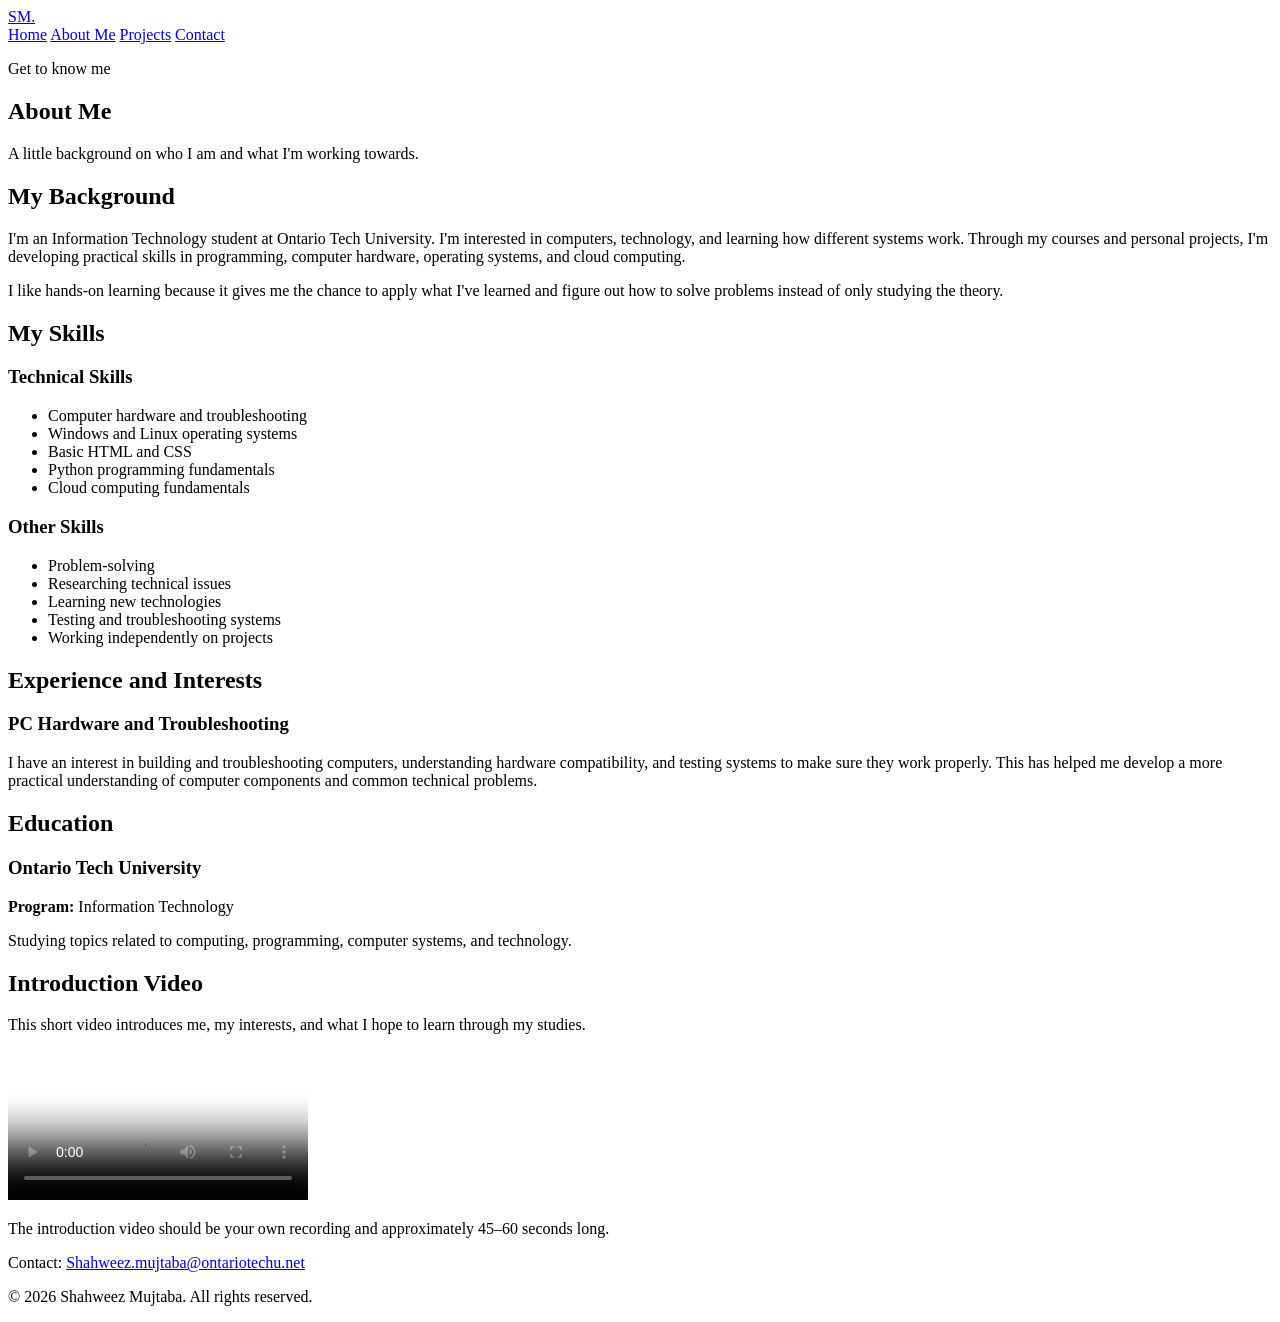
==== INFR3120-Portfolio/about.html @ 00dc6260 "Add portfolio website" ====
<!DOCTYPE html>
<html lang="en">
<head>
    <meta charset="UTF-8">
    <meta name="viewport" content="width=device-width, initial-scale=1.0">
    <meta name="description" content="Learn about Shahweez Mujtaba, his skills, education, and interests.">
    <title>About Me | Shahweez Mujtaba</title>

    <link rel="stylesheet" href="css/style.css">
    <link rel="stylesheet" href="css/laptop.css">
    <link rel="stylesheet" href="css/tablet.css">
    <link rel="stylesheet" href="css/mobile.css">
</head>
<body>
    <header class="site-header">
        <nav class="navbar" aria-label="Main navigation">
            <a class="logo" href="index.html">SM.</a>

            <div class="nav-links">
                <a href="index.html">Home</a>
                <a href="about.html" aria-current="page">About Me</a>
                <a href="projects.html">Projects</a>
                <a href="contact.html">Contact</a>
            </div>
        </nav>
    </header>

    <main class="container">
        <section class="page-heading">
            <p class="eyebrow">Get to know me</p>
            <h1>About Me</h1>
            <p>A little background on who I am and what I'm working towards.</p>
        </section>

        <section class="section content-panel">
            <h2>My Background</h2>
            <p>
                I'm an Information Technology student at Ontario Tech University.
                I'm interested in computers, technology, and learning how
                different systems work. Through my courses and personal
                projects, I'm developing practical skills in programming,
                computer hardware, operating systems, and cloud computing.
            </p>
            <p>
                I like hands-on learning because it gives me the chance to
                apply what I've learned and figure out how to solve problems
                instead of only studying the theory.
            </p>
        </section>

        <section class="section">
            <h2>My Skills</h2>

            <div class="card-grid two-columns">
                <article class="card">
                    <h3>Technical Skills</h3>
                    <ul>
                        <li>Computer hardware and troubleshooting</li>
                        <li>Windows and Linux operating systems</li>
                        <li>Basic HTML and CSS</li>
                        <li>Python programming fundamentals</li>
                        <li>Cloud computing fundamentals</li>
                    </ul>
                </article>

                <article class="card">
                    <h3>Other Skills</h3>
                    <ul>
                        <li>Problem-solving</li>
                        <li>Researching technical issues</li>
                        <li>Learning new technologies</li>
                        <li>Testing and troubleshooting systems</li>
                        <li>Working independently on projects</li>
                    </ul>
                </article>
            </div>
        </section>

        <section class="section">
            <h2>Experience and Interests</h2>

            <article class="card">
                <h3>PC Hardware and Troubleshooting</h3>
                <p>
                    I have an interest in building and troubleshooting
                    computers, understanding hardware compatibility, and
                    testing systems to make sure they work properly.
                    This has helped me develop a more practical understanding
                    of computer components and common technical problems.
                </p>
            </article>
        </section>

        <section class="section">
            <h2>Education</h2>

            <article class="card">
                <h3>Ontario Tech University</h3>
                <p><strong>Program:</strong> Information Technology</p>
                <p>
                    Studying topics related to computing, programming,
                    computer systems, and technology.
                </p>
            </article>
        </section>

        <section class="section">
            <h2>Introduction Video</h2>
            <p>
                This short video introduces me, my interests, and what I hope
                to learn through my studies.
            </p>

            <video
                class="intro-video"
                controls
                preload="metadata"
                poster="images/video-poster.jpg">
                <source src="videos/introduction.mp4" type="video/mp4">
                Your browser does not support HTML video.
            </video>

            <p class="muted">
                The introduction video should be your own recording and
                approximately 45–60 seconds long.
            </p>
        </section>
    </main>

    <footer class="site-footer">
         <p>Contact: <a href="mailto:Shahweez.mujtaba@ontariotechu.net">Shahweez.mujtaba@ontariotechu.net</a></p>
        <p>&copy; 2026 Shahweez Mujtaba. All rights reserved.</p>
    </footer>
</body>
</html>
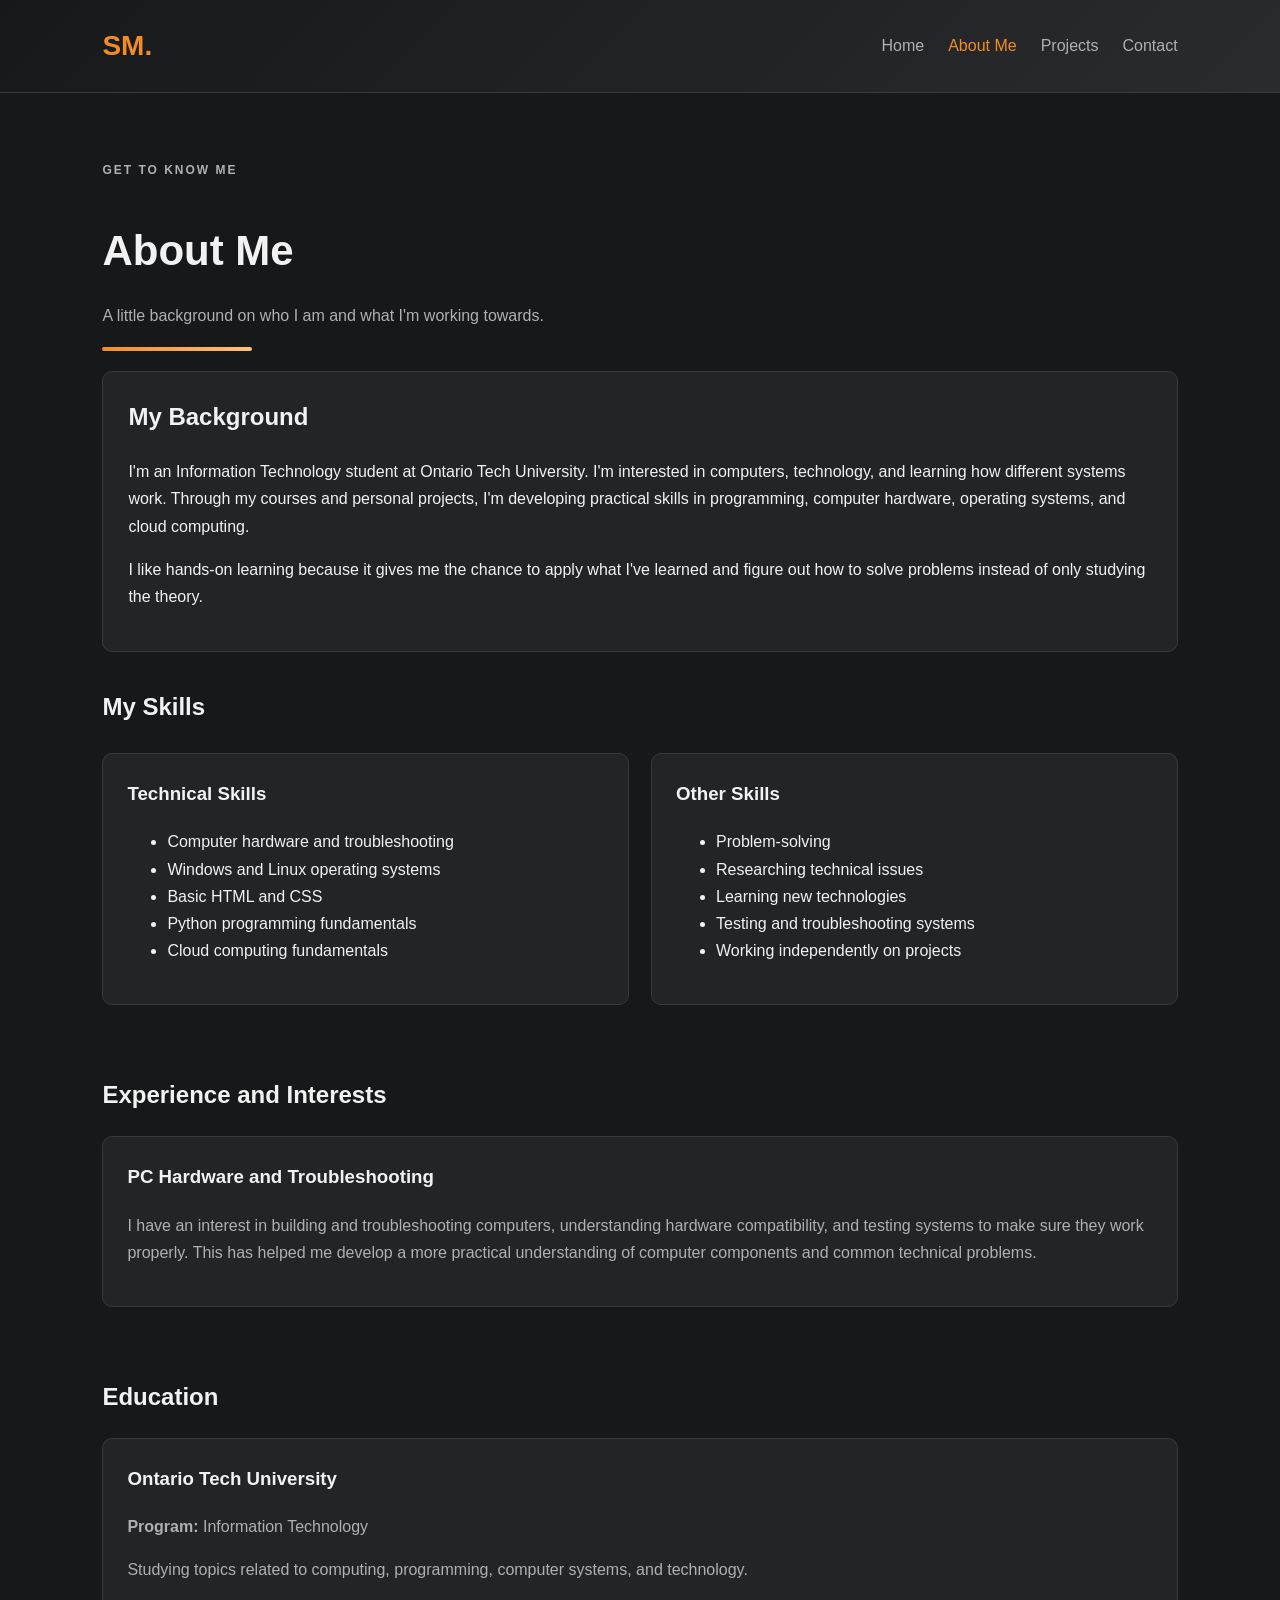
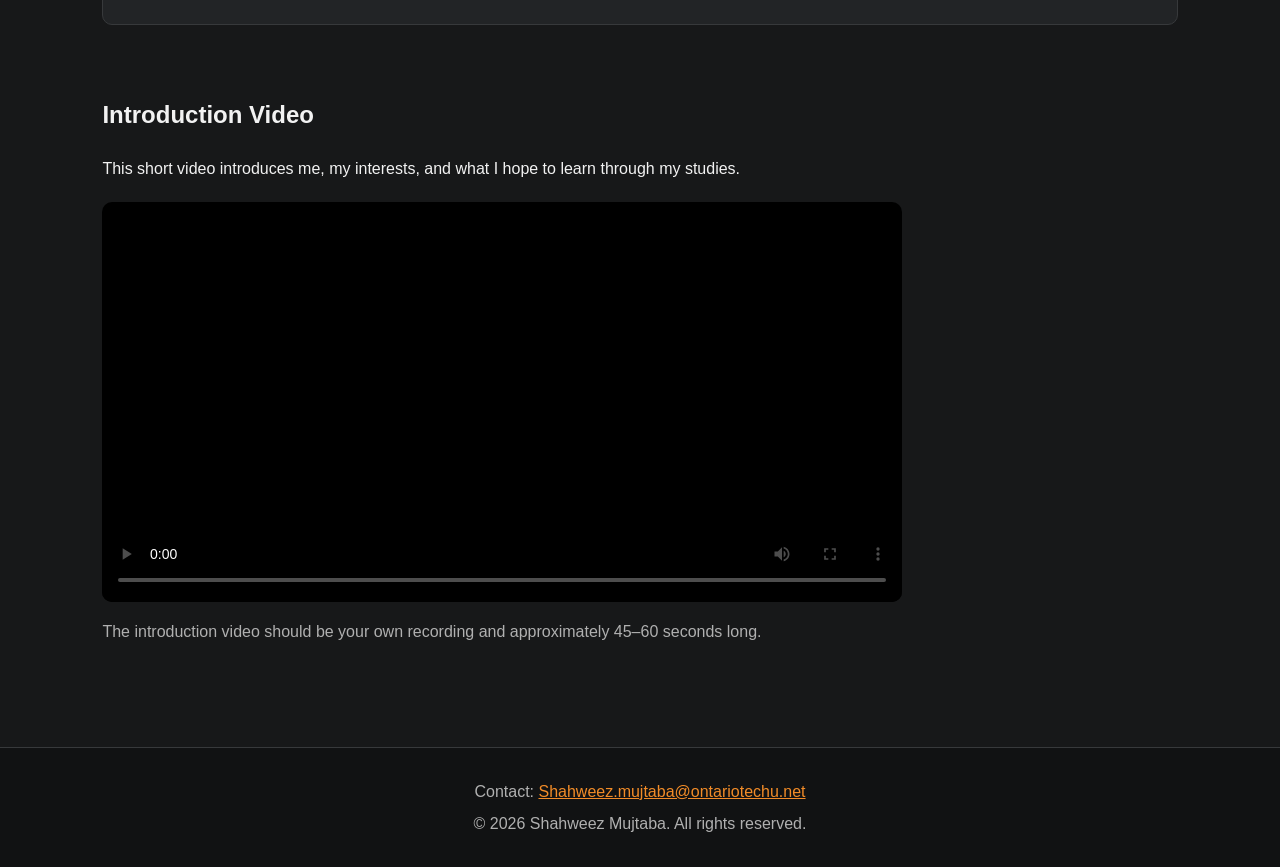
==== commit d9c17e2e: "about.html" ====
--- a/INFR3120-Portfolio/about.html
+++ b/INFR3120-Portfolio/about.html
@@ -6,10 +6,10 @@
     <meta name="description" content="Learn about Shahweez Mujtaba, his skills, education, and interests.">
     <title>About Me | Shahweez Mujtaba</title>
 
-    <link rel="stylesheet" href="css/style.css">
-    <link rel="stylesheet" href="css/laptop.css">
-    <link rel="stylesheet" href="css/tablet.css">
-    <link rel="stylesheet" href="css/mobile.css">
+    <link rel="stylesheet" href="CSS/style.css">
+<link rel="stylesheet" href="CSS/laptop.css">
+<link rel="stylesheet" href="CSS/tablet.css">
+<link rel="stylesheet" href="CSS/mobile.css">
 </head>
 <body>
     <header class="site-header">
@@ -132,4 +132,4 @@
         <p>&copy; 2026 Shahweez Mujtaba. All rights reserved.</p>
     </footer>
 </body>
-</html>+</html>
--- a/INFR3120-Portfolio/CSS/style.css
+++ b/INFR3120-Portfolio/CSS/style.css
@@ -0,0 +1,346 @@
+:root {
+    --background: #171819;
+    --background-dark: #111213;
+    --card-background: #222426;
+    --border: #37393b;
+    --text: #f2f2f2;
+    --text-muted: #b0b0b0;
+    --orange: #f28c28;
+    --orange-hover: #ffa044;
+}
+
+* {
+    box-sizing: border-box;
+}
+
+html {
+    scroll-behavior: smooth;
+}
+
+body {
+    margin: 0;
+    font-family: Arial, Helvetica, sans-serif;
+    background-color: var(--background);
+    color: var(--text);
+    line-height: 1.7;
+}
+
+img,
+video {
+    max-width: 100%;
+}
+
+img {
+    height: auto;
+}
+
+a {
+    color: var(--orange);
+}
+
+a:hover {
+    color: var(--orange-hover);
+}
+
+a:focus-visible,
+button:focus-visible,
+input:focus-visible,
+textarea:focus-visible {
+    outline: 3px solid var(--orange-hover);
+    outline-offset: 3px;
+}
+
+.container {
+    width: 84%;
+    max-width: 1100px;
+    margin: 0 auto;
+}
+
+/* Header and navigation */
+
+.site-header {
+    padding: 0 8%;
+    background: linear-gradient(135deg, #171819, #292b2e);
+    border-bottom: 1px solid var(--border);
+}
+
+.navbar {
+    display: grid;
+    grid-template-columns: auto 1fr;
+    align-items: center;
+    gap: 24px;
+    padding: 22px 0;
+}
+
+.logo {
+    color: var(--orange);
+    font-size: 28px;
+    font-weight: bold;
+    text-decoration: none;
+}
+
+.nav-links {
+    display: grid;
+    grid-template-columns: repeat(4, auto);
+    justify-content: end;
+    gap: 24px;
+}
+
+.nav-links a {
+    color: var(--text-muted);
+    text-decoration: none;
+}
+
+.nav-links a:hover,
+.nav-links a[aria-current="page"] {
+    color: var(--orange);
+}
+
+/* Home page */
+
+.hero {
+    display: grid;
+    grid-template-columns: minmax(0, 1fr) 240px;
+    align-items: center;
+    gap: 55px;
+    padding: 80px 0;
+}
+
+.hero-content {
+    min-width: 0;
+}
+
+.eyebrow,
+.project-type {
+    color: var(--orange);
+    font-size: 12px;
+    font-weight: bold;
+    letter-spacing: 2px;
+    text-transform: uppercase;
+}
+
+.hero h1 {
+    font-size: clamp(36px, 4.5vw, 58px);
+    line-height: 1.12;
+}
+
+.hero h1 span {
+    color: var(--orange);
+}
+
+.hero h2 {
+    font-size: 21px;
+    font-weight: normal;
+}
+
+.hero-content > p:not(.eyebrow) {
+    color: var(--text-muted);
+    max-width: 600px;
+}
+
+.hero-image {
+    width: 240px;
+    height: 300px;
+    border: 2px solid var(--orange);
+    border-radius: 12px;
+    overflow: hidden;
+    background-color: var(--card-background);
+}
+
+.hero-image img {
+    display: block;
+    width: 100%;
+    height: 100%;
+    object-fit: cover;
+}
+
+.hero-buttons {
+    display: grid;
+    grid-template-columns: repeat(2, max-content);
+    gap: 12px;
+    margin-top: 28px;
+}
+
+/* Buttons */
+
+.button {
+    display: inline-block;
+    padding: 11px 20px;
+    border: 1px solid var(--orange);
+    border-radius: 6px;
+    text-align: center;
+    font-weight: bold;
+    text-decoration: none;
+    cursor: pointer;
+    font: inherit;
+}
+
+.primary-button {
+    background-color: var(--orange);
+    color: #171717;
+}
+
+.primary-button:hover {
+    background-color: var(--orange-hover);
+    color: #171717;
+}
+
+.secondary-button {
+    background-color: transparent;
+    color: var(--text);
+}
+
+.secondary-button:hover {
+    border-color: var(--orange-hover);
+    color: var(--orange-hover);
+}
+
+.text-link {
+    font-weight: bold;
+    text-decoration: none;
+}
+
+/* Page headings and sections */
+
+.page-heading {
+    padding: 55px 0 20px;
+}
+
+.page-heading h1 {
+    font-size: 42px;
+    margin-bottom: 10px;
+}
+
+.page-heading p {
+    color: var(--text-muted);
+}
+
+.page-heading::after {
+    content: "";
+    display: block;
+    width: 150px;
+    height: 4px;
+    margin-top: 18px;
+    border-radius: 4px;
+    background: linear-gradient(90deg, #f28c28, #ffc078);
+}
+
+.section {
+    padding: 35px 0;
+}
+
+.section h2 {
+    margin-top: 0;
+}
+
+/* Content panels and cards */
+
+.content-panel {
+    padding: 25px;
+    background-color: var(--card-background);
+    border: 1px solid var(--border);
+    border-radius: 10px;
+}
+
+.card-grid {
+    display: grid;
+    gap: 20px;
+    margin-top: 25px;
+}
+
+.two-columns {
+    grid-template-columns: repeat(2, minmax(0, 1fr));
+}
+
+.three-columns {
+    grid-template-columns: repeat(3, minmax(0, 1fr));
+}
+
+.card {
+    min-width: 0;
+    padding: 24px;
+    background-color: var(--card-background);
+    border: 1px solid var(--border);
+    border-radius: 10px;
+    transition: border-color 0.2s, transform 0.2s;
+}
+
+.card:hover {
+    border-color: var(--orange);
+    transform: translateY(-3px);
+}
+
+.card h2,
+.card h3 {
+    margin-top: 0;
+}
+
+.card p {
+    color: var(--text-muted);
+}
+
+.project-card {
+    border-top: 3px solid var(--orange);
+}
+
+.project-type {
+    letter-spacing: 1px;
+}
+
+.muted {
+    color: var(--text-muted);
+}
+
+/* Video */
+
+.intro-video {
+    display: block;
+    width: 100%;
+    max-width: 800px;
+    margin-top: 20px;
+    border-radius: 10px;
+    background-color: #000;
+}
+
+/* Contact form */
+
+.form-field {
+    margin-bottom: 18px;
+}
+
+.form-field label {
+    display: block;
+    margin-bottom: 6px;
+    font-weight: bold;
+}
+
+.form-field input,
+.form-field textarea {
+    display: block;
+    width: 100%;
+    padding: 12px;
+    border: 1px solid var(--border);
+    border-radius: 6px;
+    background-color: var(--background);
+    color: var(--text);
+    font: inherit;
+}
+
+.form-field textarea {
+    resize: vertical;
+}
+
+/* Footer */
+
+.site-footer {
+    margin-top: 50px;
+    padding: 25px 8%;
+    background-color: var(--background-dark);
+    border-top: 1px solid var(--border);
+    color: var(--text-muted);
+    text-align: center;
+}
+
+.site-footer p {
+    margin: 5px 0;
+}
--- a/INFR3120-Portfolio/CSS/laptop.css
+++ b/INFR3120-Portfolio/CSS/laptop.css
@@ -0,0 +1,15 @@
+@media (min-width: 901px) {
+    .container {
+        width: 84%;
+        max-width: 1100px;
+    }
+
+    .hero {
+        padding-top: 85px;
+        padding-bottom: 85px;
+    }
+
+    .card-grid {
+        gap: 22px;
+    }
+}
--- a/INFR3120-Portfolio/CSS/tablet.css
+++ b/INFR3120-Portfolio/CSS/tablet.css
@@ -0,0 +1,37 @@
+@media (min-width: 601px) and (max-width: 900px) {
+    .container {
+        width: 90%;
+    }
+
+    .site-header {
+        padding-left: 5%;
+        padding-right: 5%;
+    }
+
+    .navbar {
+        gap: 15px;
+    }
+
+    .nav-links {
+        gap: 14px;
+    }
+
+    .hero {
+        grid-template-columns: minmax(0, 1fr) 200px;
+        gap: 25px;
+        padding: 55px 0;
+    }
+
+    .hero-image {
+        width: 200px;
+        height: 250px;
+    }
+
+    .hero h1 {
+        font-size: 38px;
+    }
+
+    .three-columns {
+        grid-template-columns: repeat(2, minmax(0, 1fr));
+    }
+}
--- a/INFR3120-Portfolio/CSS/mobile.css
+++ b/INFR3120-Portfolio/CSS/mobile.css
@@ -0,0 +1,72 @@
+@media (max-width: 600px) {
+    body {
+        font-size: 15px;
+    }
+
+    .container {
+        width: 92%;
+    }
+
+    .site-header {
+        padding-left: 4%;
+        padding-right: 4%;
+    }
+
+    .navbar {
+        grid-template-columns: 1fr;
+        gap: 10px;
+        padding: 15px 0;
+    }
+
+    .nav-links {
+        grid-template-columns: repeat(2, minmax(0, 1fr));
+        justify-content: stretch;
+        gap: 8px 15px;
+    }
+
+    .hero {
+        grid-template-columns: 1fr;
+        gap: 28px;
+        padding: 40px 0;
+    }
+
+    .hero h1 {
+        font-size: 36px;
+    }
+
+    .hero-image {
+        width: 220px;
+        height: 275px;
+        margin: 0 auto;
+    }
+
+    .hero-buttons {
+        grid-template-columns: 1fr;
+    }
+
+    .hero-buttons .button {
+        width: 100%;
+    }
+
+    .two-columns,
+    .three-columns {
+        grid-template-columns: 1fr;
+    }
+
+    .page-heading {
+        padding-top: 35px;
+    }
+
+    .page-heading h1 {
+        font-size: 34px;
+    }
+
+    .section {
+        padding: 25px 0;
+    }
+
+    .card,
+    .content-panel {
+        padding: 18px;
+    }
+}
